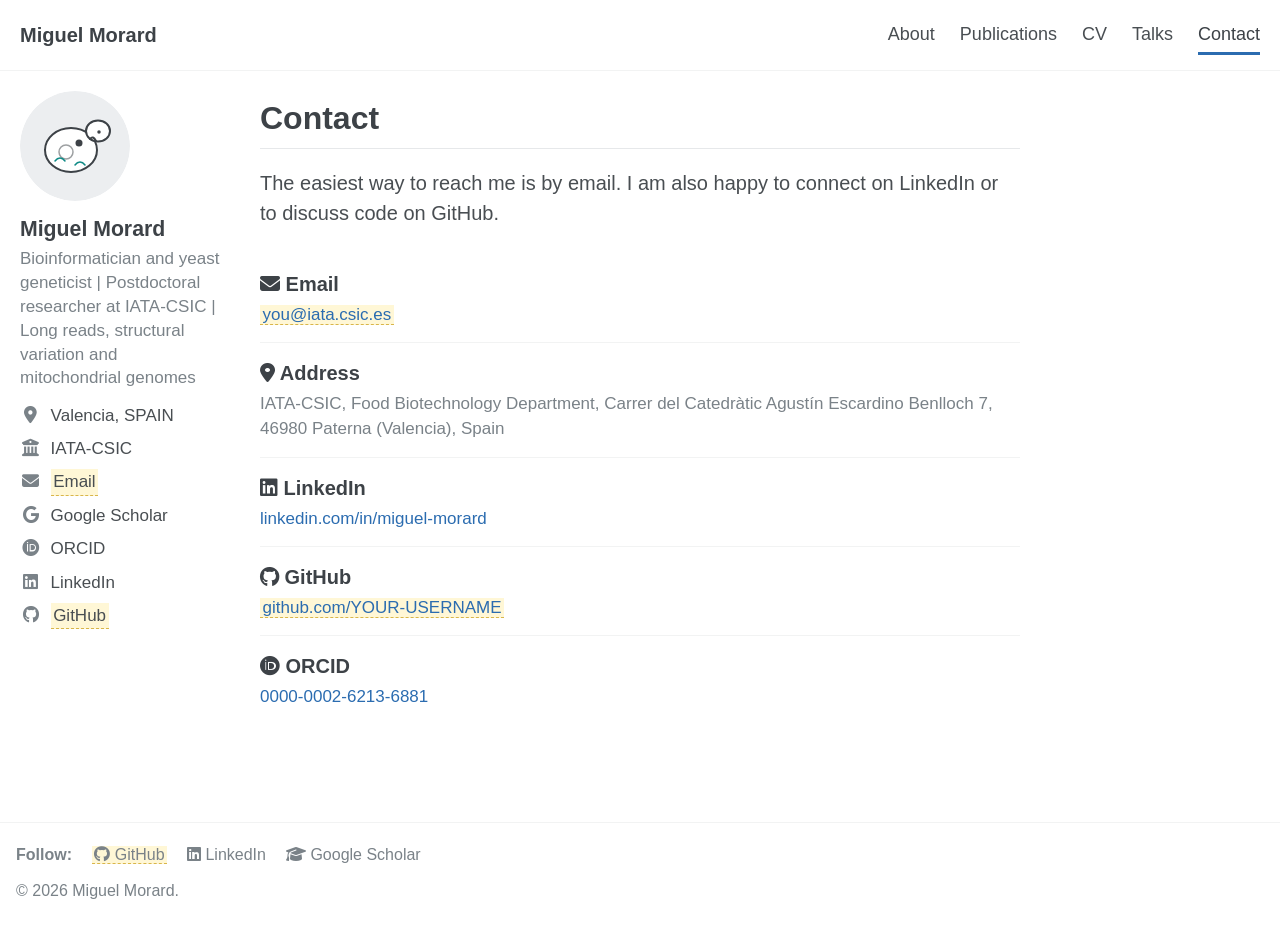
==== contact.html @ 8e150df4 "Add files via upload" ====
<!DOCTYPE html>
<html lang="en">
<head>
  <meta charset="utf-8">
  <meta name="viewport" content="width=device-width, initial-scale=1">
  <title>Contact - Miguel Morard</title>
  <meta name="description" content="Contact Miguel Morard">
  <meta property="og:title" content="Contact">
  <meta property="og:description" content="Contact Miguel Morard">
  <meta property="og:site_name" content="Miguel Morard">
  <link rel="icon" href="images/profile.svg">
  <link rel="stylesheet" href="https://cdnjs.cloudflare.com/ajax/libs/font-awesome/6.5.2/css/all.min.css">
  <link rel="stylesheet" href="assets/style.css">
</head>
<body>

<!-- ===== Masthead: site title + navigation. To add a page, add a <li> here on every page. ===== -->
<header class="masthead">
  <div class="masthead-inner">
    <a class="site-title" href="index.html">Miguel Morard</a>
    <button class="nav-toggle" aria-controls="site-nav" aria-expanded="false">
      <span class="bars"><span></span><span></span><span></span></span> Menu
    </button>
    <nav class="site-nav" id="site-nav">
      <ul>
        <li><a href="index.html">About</a></li>
        <li><a href="publications.html">Publications</a></li>
        <li><a href="cv.html">CV</a></li>
        <li><a href="talks.html">Talks</a></li>
        <li><a href="contact.html" aria-current="page">Contact</a></li>
      </ul>
    </nav>
  </div>
</header>

<div class="page">

  <!-- ===== Author sidebar. Edit photo, name, tagline and links here (same block on every page). ===== -->
  <aside class="sidebar">
    <div class="author-profile">
      <div class="author-avatar">
        <!-- Replace images/profile.svg with your photo, e.g. images/profile.jpg (square, ~400x400 px) -->
        <img src="images/profile.svg" alt="Miguel Morard">
      </div>
      <div>
        <h3 class="author-name">Miguel Morard</h3>
        <p class="author-bio">Bioinformatician and yeast geneticist | Postdoctoral researcher at IATA-CSIC | Long reads, structural variation and mitochondrial genomes</p>
      </div>
      <button class="author-follow" aria-controls="author-links" aria-expanded="false">Follow</button>
      <ul class="author-links" id="author-links">
        <li><i class="fa-solid fa-location-dot"></i> Valencia, SPAIN</li>
        <li><i class="fa-solid fa-building-columns"></i> IATA-CSIC</li>
        <li><i class="fa-solid fa-envelope"></i> <a href="mailto:you@iata.csic.es" class="todo">Email</a></li>
        <li><i class="fa-brands fa-google"></i> <a href="https://scholar.google.es/citations?user=_j3v1hMAAAAJ" target="_blank" rel="noopener">Google Scholar</a></li>
        <li><i class="fa-brands fa-orcid"></i> <a href="https://orcid.org/0000-0002-6213-6881" target="_blank" rel="noopener">ORCID</a></li>
        <li><i class="fa-brands fa-linkedin"></i> <a href="https://www.linkedin.com/in/miguel-morard" target="_blank" rel="noopener">LinkedIn</a></li>
        <li><i class="fa-brands fa-github"></i> <a href="https://github.com/YOUR-USERNAME" class="todo" target="_blank" rel="noopener">GitHub</a></li>
        <!-- More examples (uncomment and edit the ones you use):
        <li><i class="fa-brands fa-researchgate"></i> <a href="https://www.researchgate.net/profile/..." target="_blank" rel="noopener">ResearchGate</a></li>
        <li><i class="fa-brands fa-bluesky"></i> <a href="https://bsky.app/profile/..." target="_blank" rel="noopener">Bluesky</a></li>
        <li><i class="fa-brands fa-x-twitter"></i> <a href="https://x.com/..." target="_blank" rel="noopener">X</a></li>
        <li><i class="fa-solid fa-book"></i> <a href="https://pubmed.ncbi.nlm.nih.gov/?term=morard+m" target="_blank" rel="noopener">PubMed</a></li>
        -->
      </ul>
    </div>
  </aside>

  <!-- ===== Page content ===== -->
  <main class="page-content">
    <h1 class="page-title">Contact</h1>

    <p>The easiest way to reach me is by email. I am also happy to connect on LinkedIn or to discuss code on GitHub.</p>

    <ul class="entries">
      <li><span class="entry-title"><i class="fa-solid fa-envelope"></i> Email</span><span class="entry-meta"><a href="mailto:you@iata.csic.es" class="todo">you@iata.csic.es</a></span></li>
      <li><span class="entry-title"><i class="fa-solid fa-location-dot"></i> Address</span><span class="entry-meta">IATA-CSIC, Food Biotechnology Department, Carrer del Catedràtic Agustín Escardino Benlloch 7, 46980 Paterna (Valencia), Spain</span></li>
      <li><span class="entry-title"><i class="fa-brands fa-linkedin"></i> LinkedIn</span><span class="entry-meta"><a href="https://www.linkedin.com/in/miguel-morard" target="_blank" rel="noopener">linkedin.com/in/miguel-morard</a></span></li>
      <li><span class="entry-title"><i class="fa-brands fa-github"></i> GitHub</span><span class="entry-meta"><a href="https://github.com/YOUR-USERNAME" class="todo" target="_blank" rel="noopener">github.com/YOUR-USERNAME</a></span></li>
      <li><span class="entry-title"><i class="fa-brands fa-orcid"></i> ORCID</span><span class="entry-meta"><a href="https://orcid.org/0000-0002-6213-6881" target="_blank" rel="noopener">0000-0002-6213-6881</a></span></li>
    </ul>
  </main>
</div>

<footer class="site-footer">
  <ul class="footer-follow">
    <li>Follow:</li>
    <li><a href="https://github.com/YOUR-USERNAME" class="todo"><i class="fa-brands fa-github"></i> GitHub</a></li>
    <li><a href="https://www.linkedin.com/in/miguel-morard"><i class="fa-brands fa-linkedin"></i> LinkedIn</a></li>
    <li><a href="https://scholar.google.es/citations?user=_j3v1hMAAAAJ"><i class="fa-solid fa-graduation-cap"></i> Google Scholar</a></li>
  </ul>
  <p class="copyright">&copy; 2026 Miguel Morard.</p>
</footer>

<script src="assets/site.js"></script>
</body>
</html>
---- assets/style.css ----
/* ==========================================================================
   Personal academic site — shared styles
   Look: white background, dark-grey text, left author sidebar, top nav.
   Edit the variables below to retune colours in one place.
   ========================================================================== */

:root {
  --text: #494e52;
  --text-light: #7a8288;
  --heading: #3d4247;
  --link: #2b6cb0;
  --link-hover: #1a4d80;
  --rule: #e6e8ea;
  --rule-soft: #f2f3f3;
  --bg: #ffffff;
  --code-bg: #fafafa;
  --font: -apple-system, BlinkMacSystemFont, "Segoe UI", Roboto, "Helvetica Neue", Arial, sans-serif;
  --mono: Monaco, Consolas, "Lucida Console", monospace;
  --sidebar-w: 200px;
  --content-w: 760px;
}

*, *::before, *::after { box-sizing: border-box; }

html { font-size: 16px; }
@media (min-width: 64em) { html { font-size: 18px; } }
@media (min-width: 80em) { html { font-size: 20px; } }

body {
  margin: 0;
  background: var(--bg);
  color: var(--text);
  font-family: var(--font);
  line-height: 1.5;
  -webkit-font-smoothing: antialiased;
}

a { color: var(--link); text-decoration: none; }
a:hover { color: var(--link-hover); text-decoration: underline; }
a:focus-visible { outline: 2px solid var(--link); outline-offset: 2px; }

h1, h2, h3, h4 { color: var(--heading); font-weight: 700; line-height: 1.2; margin: 1.6em 0 0.6em; }
h1 { font-size: 1.6em; }
h2 { font-size: 1.25em; }
h3 { font-size: 1.05em; }
p, ul, ol { margin: 0 0 1.3em; }
strong { color: var(--heading); }
em { font-style: italic; }
hr { border: 0; border-top: 1px solid var(--rule); margin: 2em 0; }
img { max-width: 100%; height: auto; }
blockquote {
  margin: 1.5em 0; padding-left: 1em;
  border-left: 0.25em solid var(--rule);
  color: var(--text-light); font-style: italic;
}

code {
  font-family: var(--mono);
  font-size: 0.8em;
  background: var(--code-bg);
  border: 1px solid var(--rule);
  border-radius: 4px;
  padding: 0.15em 0.4em;
}

/* --------------------------------------------------------------------------
   Masthead (site title + top navigation)
   -------------------------------------------------------------------------- */
.masthead {
  border-bottom: 1px solid var(--rule-soft);
  background: var(--bg);
}
.masthead-inner {
  max-width: 1280px;
  margin: 0 auto;
  padding: 0.75em 1em;
  display: flex;
  align-items: center;
  flex-wrap: wrap;
  gap: 0.5em 1.5em;
}
.site-title {
  font-weight: 700;
  color: var(--heading);
  font-size: 1em;
  margin-right: auto;
}
.site-title:hover { text-decoration: none; color: var(--link); }

.site-nav ul { list-style: none; margin: 0; padding: 0; display: flex; flex-wrap: wrap; gap: 0 1.25em; }
.site-nav a { color: var(--text); font-size: 0.9em; padding: 0.35em 0; display: inline-block; position: relative; }
.site-nav a:hover { color: var(--link); text-decoration: none; }
.site-nav a::after {
  content: ""; position: absolute; left: 0; bottom: 0;
  width: 100%; height: 3px; background: var(--link);
  transform: scaleX(0); transform-origin: left;
  transition: transform 0.2s ease;
}
.site-nav a:hover::after, .site-nav a[aria-current="page"]::after { transform: scaleX(1); }
.site-nav a[aria-current="page"] { color: var(--heading); }

.nav-toggle {
  display: none;
  background: none; border: 0; cursor: pointer;
  padding: 0.4em 0.6em; color: var(--text);
  font: inherit; font-size: 0.9em;
}
.nav-toggle .bars { display: inline-block; width: 1.2em; }
.nav-toggle .bars span { display: block; height: 2px; background: currentColor; margin: 4px 0; }

@media (max-width: 47.99em) {
  .nav-toggle { display: inline-flex; align-items: center; gap: 0.5em; }
  .site-nav { display: none; width: 100%; }
  .site-nav.is-open { display: block; }
  .site-nav ul { flex-direction: column; gap: 0.25em; padding-top: 0.5em; border-top: 1px solid var(--rule-soft); }
  .site-nav a::after { display: none; }
}

/* --------------------------------------------------------------------------
   Page layout: sidebar + main content
   -------------------------------------------------------------------------- */
.page {
  max-width: 1280px;
  margin: 0 auto;
  padding: 1em;
}
@media (min-width: 64em) {
  .page {
    display: grid;
    grid-template-columns: var(--sidebar-w) minmax(0, var(--content-w));
    gap: 2em;
    align-items: start;
  }
}

.sidebar { font-size: 0.85em; }
@media (min-width: 64em) {
  .sidebar { position: sticky; top: 1em; }
}

/* Author profile */
.author-avatar img,
.author-avatar svg {
  width: 110px; height: 110px;
  border-radius: 50%;
  display: block;
}
.author-name { margin: 0.75em 0 0.25em; font-size: 1.25em; font-weight: 700; color: var(--heading); }
.author-bio { margin: 0 0 0.75em; color: var(--text-light); line-height: 1.4; }

.author-follow {
  display: none;
  width: 100%;
  padding: 0.45em 1em;
  margin: 0.5em 0 0.75em;
  background: none; border: 1px solid var(--rule); border-radius: 4px;
  color: var(--text); font: inherit; cursor: pointer;
}
.author-follow:hover { border-color: var(--text-light); }

.author-links { list-style: none; margin: 0; padding: 0; }
.author-links li { margin: 0 0 0.45em; display: flex; align-items: baseline; gap: 0.55em; color: var(--text); }
.author-links i { width: 1.25em; text-align: center; color: var(--text-light); flex: none; }
.author-links a { color: var(--text); }
.author-links a:hover { color: var(--link); }

@media (max-width: 63.99em) {
  .author-profile { display: grid; grid-template-columns: 90px 1fr; column-gap: 1em; align-items: center; }
  .author-avatar img, .author-avatar svg { width: 90px; height: 90px; }
  .author-name { margin-top: 0; }
  .author-follow { display: block; grid-column: 1 / -1; }
  .author-links { display: none; grid-column: 1 / -1; }
  .author-links.is-open { display: block; }
}

/* Main content */
.page-content { min-width: 0; }
.page-title {
  margin-top: 0.25em;
  padding-bottom: 0.35em;
  border-bottom: 1px solid var(--rule);
}
.page-content > .lead { font-size: 1.05em; }
.figure { margin: 1.5em 0; }
.figure img { display: block; border-radius: 4px; }
.figure figcaption { font-size: 0.8em; color: var(--text-light); margin-top: 0.4em; }

/* Tag strip (e.g. "Interests") */
.tags { display: flex; flex-wrap: wrap; gap: 0.4em; margin: 0 0 1.3em; padding: 0; list-style: none; }
.tags li { font-family: var(--mono); font-size: 0.75em; background: var(--code-bg); border: 1px solid var(--rule); border-radius: 4px; padding: 0.2em 0.55em; }

/* Buttons */
.btn {
  display: inline-block;
  padding: 0.5em 1.1em;
  border: 1px solid var(--heading);
  border-radius: 4px;
  color: var(--heading);
  font-size: 0.85em; font-weight: 600;
  text-decoration: none;
}
.btn:hover { background: var(--heading); color: #fff; text-decoration: none; }
.btn-primary { background: var(--heading); color: #fff; }
.btn-primary:hover { background: var(--link); border-color: var(--link); }

/* Lists used on CV / talks / publications */
.entries { list-style: none; margin: 0 0 1.5em; padding: 0; }
.entries li { padding: 0.75em 0; border-bottom: 1px solid var(--rule-soft); }
.entries li:last-child { border-bottom: 0; }
.entry-title { display: block; font-weight: 600; color: var(--heading); }
.entry-meta { display: block; color: var(--text-light); font-size: 0.85em; margin-top: 0.15em; }
.entry-desc { display: block; margin-top: 0.3em; }

.cv-row { display: grid; grid-template-columns: 6.5em 1fr; gap: 1em; padding: 0.6em 0; border-bottom: 1px solid var(--rule-soft); }
.cv-row:last-child { border-bottom: 0; }
.cv-date { color: var(--text-light); font-size: 0.85em; padding-top: 0.15em; }
.cv-main strong { display: block; }
.cv-main span { color: var(--text-light); font-size: 0.9em; }
@media (max-width: 39.99em) { .cv-row { grid-template-columns: 1fr; gap: 0.15em; } }

.pub-year { margin: 1.5em 0 0.25em; color: var(--text-light); font-size: 0.9em; font-weight: 600; }
.pub-note { color: var(--text-light); font-size: 0.8em; }

/* Editable placeholders — remove the class once you have filled them in */
.todo { background: #fff7d6; border-bottom: 1px dashed #d9b64a; padding: 0 0.15em; }

/* --------------------------------------------------------------------------
   Footer
   -------------------------------------------------------------------------- */
.site-footer {
  max-width: 1280px;
  margin: 3em auto 0;
  padding: 1.25em 1em 2em;
  border-top: 1px solid var(--rule-soft);
  color: var(--text-light);
  font-size: 0.8em;
}
.footer-follow { list-style: none; margin: 0 0 0.75em; padding: 0; display: flex; flex-wrap: wrap; gap: 0 1.25em; }
.footer-follow li:first-child { font-weight: 700; }
.footer-follow a { color: var(--text-light); }
.footer-follow a:hover { color: var(--link); }
.site-footer .copyright { margin: 0; }

@media (prefers-reduced-motion: reduce) {
  .site-nav a::after { transition: none; }
}
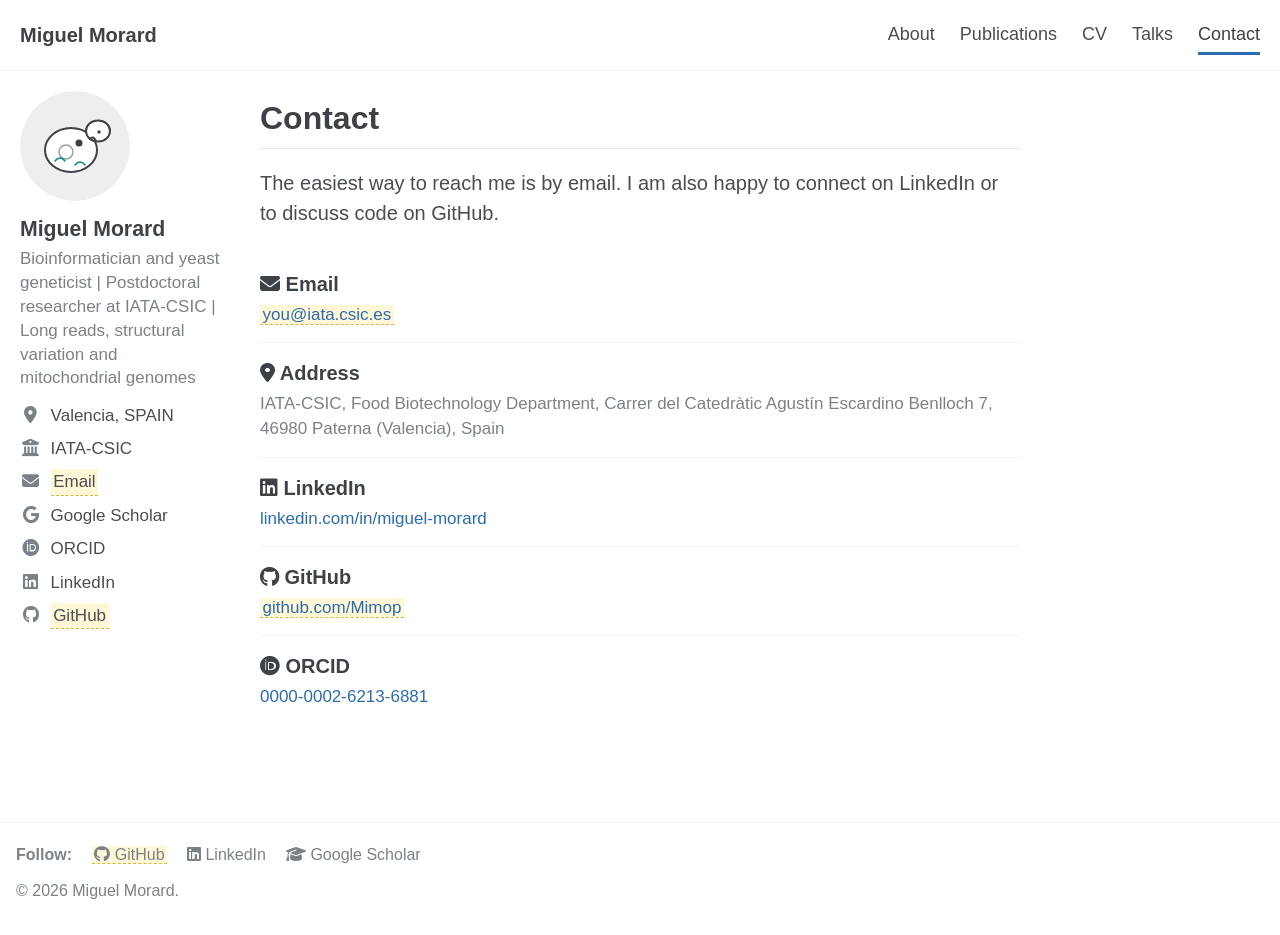
==== commit 7f863407: "Update GitHub links to point to user 'Mimop'" ====
--- a/contact.html
+++ b/contact.html
@@ -54,7 +54,7 @@
         <li><i class="fa-brands fa-google"></i> <a href="https://scholar.google.es/citations?user=_j3v1hMAAAAJ" target="_blank" rel="noopener">Google Scholar</a></li>
         <li><i class="fa-brands fa-orcid"></i> <a href="https://orcid.org/0000-0002-6213-6881" target="_blank" rel="noopener">ORCID</a></li>
         <li><i class="fa-brands fa-linkedin"></i> <a href="https://www.linkedin.com/in/miguel-morard" target="_blank" rel="noopener">LinkedIn</a></li>
-        <li><i class="fa-brands fa-github"></i> <a href="https://github.com/YOUR-USERNAME" class="todo" target="_blank" rel="noopener">GitHub</a></li>
+        <li><i class="fa-brands fa-github"></i> <a href="https://github.com/Mimop" class="todo" target="_blank" rel="noopener">GitHub</a></li>
         <!-- More examples (uncomment and edit the ones you use):
         <li><i class="fa-brands fa-researchgate"></i> <a href="https://www.researchgate.net/profile/..." target="_blank" rel="noopener">ResearchGate</a></li>
         <li><i class="fa-brands fa-bluesky"></i> <a href="https://bsky.app/profile/..." target="_blank" rel="noopener">Bluesky</a></li>
@@ -75,7 +75,7 @@
       <li><span class="entry-title"><i class="fa-solid fa-envelope"></i> Email</span><span class="entry-meta"><a href="mailto:you@iata.csic.es" class="todo">you@iata.csic.es</a></span></li>
       <li><span class="entry-title"><i class="fa-solid fa-location-dot"></i> Address</span><span class="entry-meta">IATA-CSIC, Food Biotechnology Department, Carrer del Catedràtic Agustín Escardino Benlloch 7, 46980 Paterna (Valencia), Spain</span></li>
       <li><span class="entry-title"><i class="fa-brands fa-linkedin"></i> LinkedIn</span><span class="entry-meta"><a href="https://www.linkedin.com/in/miguel-morard" target="_blank" rel="noopener">linkedin.com/in/miguel-morard</a></span></li>
-      <li><span class="entry-title"><i class="fa-brands fa-github"></i> GitHub</span><span class="entry-meta"><a href="https://github.com/YOUR-USERNAME" class="todo" target="_blank" rel="noopener">github.com/YOUR-USERNAME</a></span></li>
+      <li><span class="entry-title"><i class="fa-brands fa-github"></i> GitHub</span><span class="entry-meta"><a href="https://github.com/Mimop" class="todo" target="_blank" rel="noopener">github.com/Mimop</a></span></li>
       <li><span class="entry-title"><i class="fa-brands fa-orcid"></i> ORCID</span><span class="entry-meta"><a href="https://orcid.org/0000-0002-6213-6881" target="_blank" rel="noopener">0000-0002-6213-6881</a></span></li>
     </ul>
   </main>
@@ -84,7 +84,7 @@
 <footer class="site-footer">
   <ul class="footer-follow">
     <li>Follow:</li>
-    <li><a href="https://github.com/YOUR-USERNAME" class="todo"><i class="fa-brands fa-github"></i> GitHub</a></li>
+    <li><a href="https://github.com/Mimop" class="todo"><i class="fa-brands fa-github"></i> GitHub</a></li>
     <li><a href="https://www.linkedin.com/in/miguel-morard"><i class="fa-brands fa-linkedin"></i> LinkedIn</a></li>
     <li><a href="https://scholar.google.es/citations?user=_j3v1hMAAAAJ"><i class="fa-solid fa-graduation-cap"></i> Google Scholar</a></li>
   </ul>
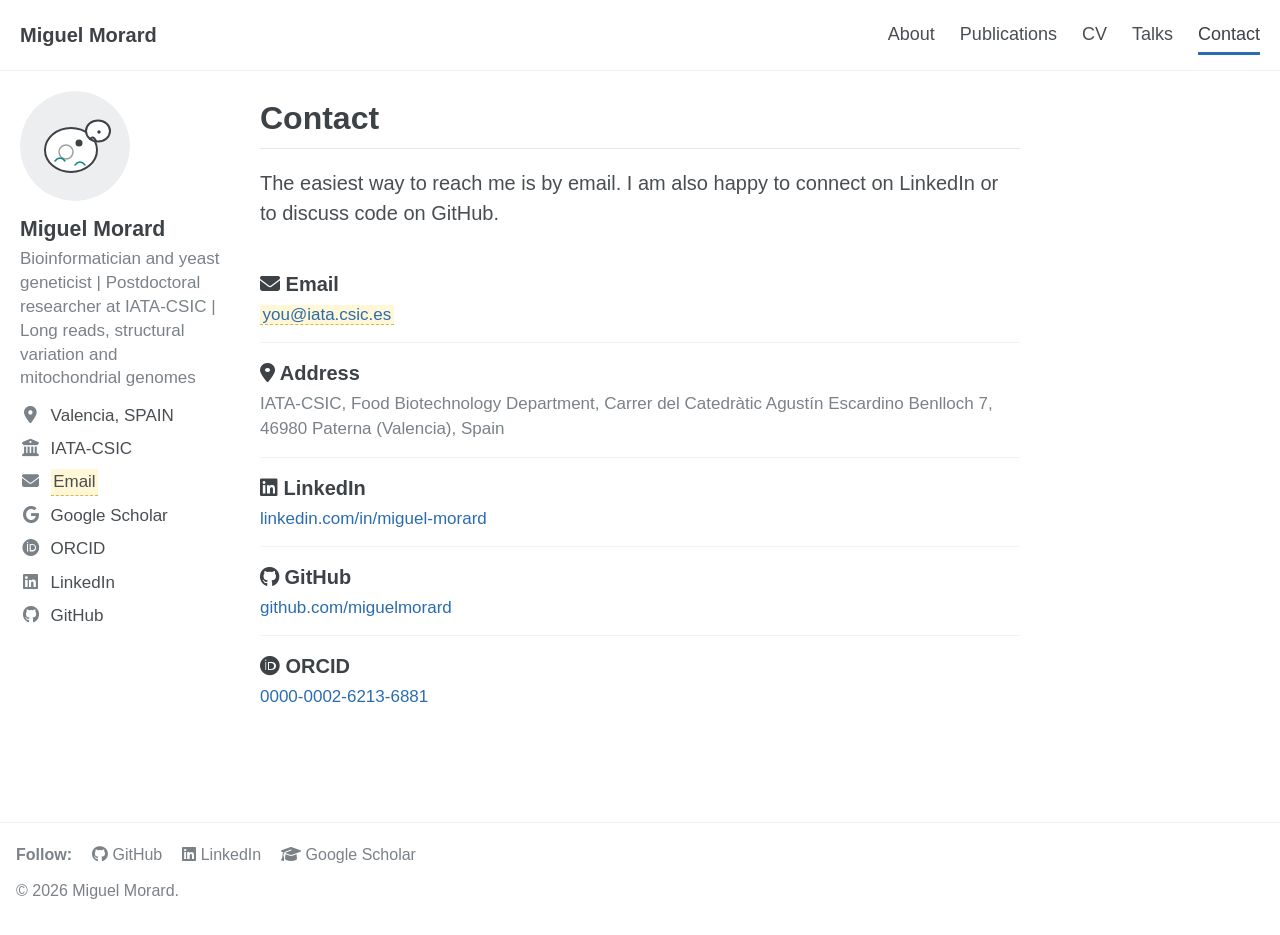
==== commit 97a0a756: "Add files via upload" ====
--- a/contact.html
+++ b/contact.html
@@ -54,7 +54,7 @@
         <li><i class="fa-brands fa-google"></i> <a href="https://scholar.google.es/citations?user=_j3v1hMAAAAJ" target="_blank" rel="noopener">Google Scholar</a></li>
         <li><i class="fa-brands fa-orcid"></i> <a href="https://orcid.org/0000-0002-6213-6881" target="_blank" rel="noopener">ORCID</a></li>
         <li><i class="fa-brands fa-linkedin"></i> <a href="https://www.linkedin.com/in/miguel-morard" target="_blank" rel="noopener">LinkedIn</a></li>
-        <li><i class="fa-brands fa-github"></i> <a href="https://github.com/Mimop" class="todo" target="_blank" rel="noopener">GitHub</a></li>
+        <li><i class="fa-brands fa-github"></i> <a href="https://github.com/miguelmorard" target="_blank" rel="noopener">GitHub</a></li>
         <!-- More examples (uncomment and edit the ones you use):
         <li><i class="fa-brands fa-researchgate"></i> <a href="https://www.researchgate.net/profile/..." target="_blank" rel="noopener">ResearchGate</a></li>
         <li><i class="fa-brands fa-bluesky"></i> <a href="https://bsky.app/profile/..." target="_blank" rel="noopener">Bluesky</a></li>
@@ -75,7 +75,7 @@
       <li><span class="entry-title"><i class="fa-solid fa-envelope"></i> Email</span><span class="entry-meta"><a href="mailto:you@iata.csic.es" class="todo">you@iata.csic.es</a></span></li>
       <li><span class="entry-title"><i class="fa-solid fa-location-dot"></i> Address</span><span class="entry-meta">IATA-CSIC, Food Biotechnology Department, Carrer del Catedràtic Agustín Escardino Benlloch 7, 46980 Paterna (Valencia), Spain</span></li>
       <li><span class="entry-title"><i class="fa-brands fa-linkedin"></i> LinkedIn</span><span class="entry-meta"><a href="https://www.linkedin.com/in/miguel-morard" target="_blank" rel="noopener">linkedin.com/in/miguel-morard</a></span></li>
-      <li><span class="entry-title"><i class="fa-brands fa-github"></i> GitHub</span><span class="entry-meta"><a href="https://github.com/Mimop" class="todo" target="_blank" rel="noopener">github.com/Mimop</a></span></li>
+      <li><span class="entry-title"><i class="fa-brands fa-github"></i> GitHub</span><span class="entry-meta"><a href="https://github.com/miguelmorard" target="_blank" rel="noopener">github.com/miguelmorard</a></span></li>
       <li><span class="entry-title"><i class="fa-brands fa-orcid"></i> ORCID</span><span class="entry-meta"><a href="https://orcid.org/0000-0002-6213-6881" target="_blank" rel="noopener">0000-0002-6213-6881</a></span></li>
     </ul>
   </main>
@@ -84,7 +84,7 @@
 <footer class="site-footer">
   <ul class="footer-follow">
     <li>Follow:</li>
-    <li><a href="https://github.com/Mimop" class="todo"><i class="fa-brands fa-github"></i> GitHub</a></li>
+    <li><a href="https://github.com/miguelmorard"><i class="fa-brands fa-github"></i> GitHub</a></li>
     <li><a href="https://www.linkedin.com/in/miguel-morard"><i class="fa-brands fa-linkedin"></i> LinkedIn</a></li>
     <li><a href="https://scholar.google.es/citations?user=_j3v1hMAAAAJ"><i class="fa-solid fa-graduation-cap"></i> Google Scholar</a></li>
   </ul>
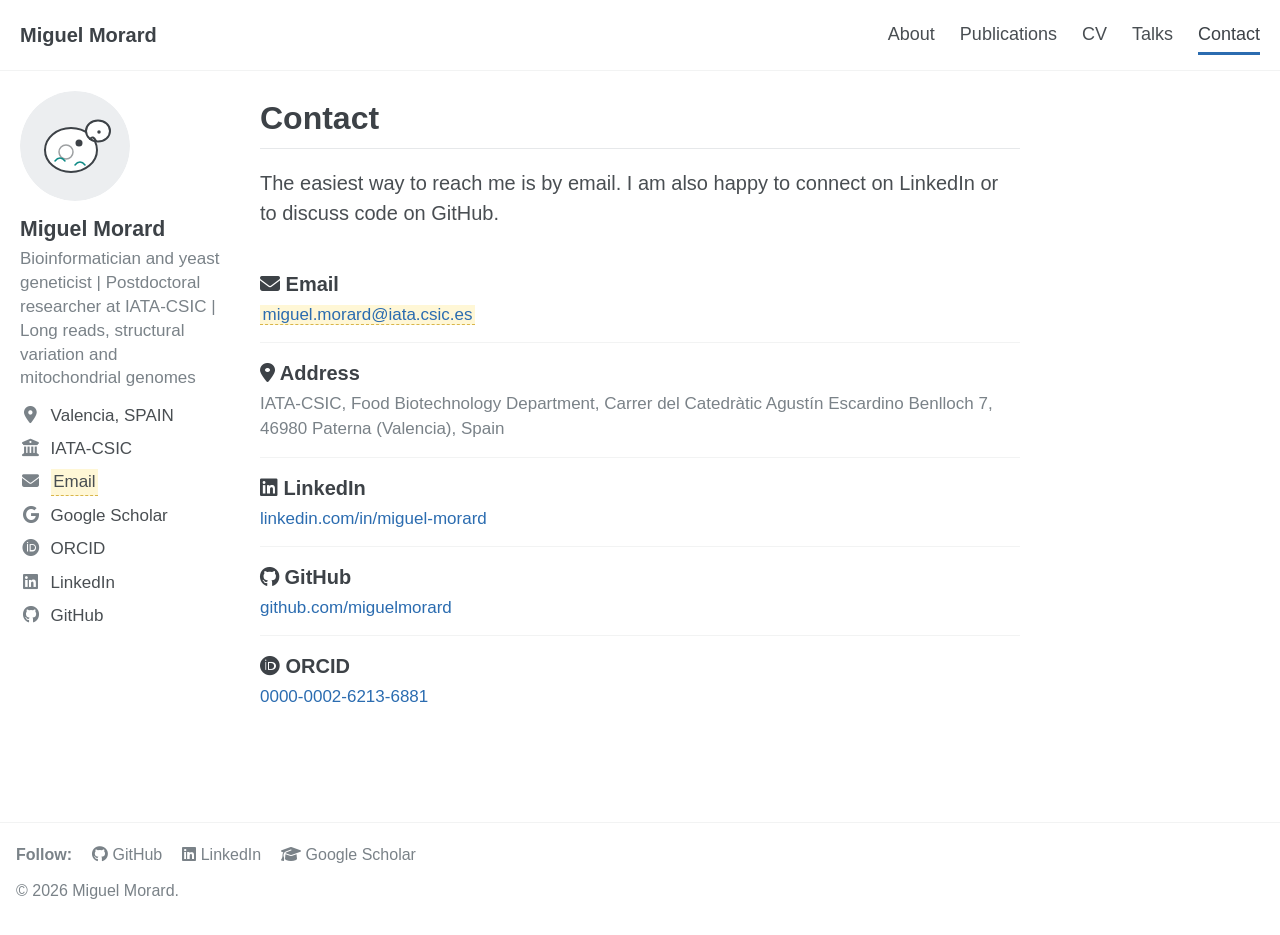
==== commit 33c25880: "Update email address in contact.html" ====
--- a/contact.html
+++ b/contact.html
@@ -50,7 +50,7 @@
       <ul class="author-links" id="author-links">
         <li><i class="fa-solid fa-location-dot"></i> Valencia, SPAIN</li>
         <li><i class="fa-solid fa-building-columns"></i> IATA-CSIC</li>
-        <li><i class="fa-solid fa-envelope"></i> <a href="mailto:you@iata.csic.es" class="todo">Email</a></li>
+        <li><i class="fa-solid fa-envelope"></i> <a href="mailto:miguel.morard@iata.csic.es" class="todo">Email</a></li>
         <li><i class="fa-brands fa-google"></i> <a href="https://scholar.google.es/citations?user=_j3v1hMAAAAJ" target="_blank" rel="noopener">Google Scholar</a></li>
         <li><i class="fa-brands fa-orcid"></i> <a href="https://orcid.org/0000-0002-6213-6881" target="_blank" rel="noopener">ORCID</a></li>
         <li><i class="fa-brands fa-linkedin"></i> <a href="https://www.linkedin.com/in/miguel-morard" target="_blank" rel="noopener">LinkedIn</a></li>
@@ -72,7 +72,7 @@
     <p>The easiest way to reach me is by email. I am also happy to connect on LinkedIn or to discuss code on GitHub.</p>
 
     <ul class="entries">
-      <li><span class="entry-title"><i class="fa-solid fa-envelope"></i> Email</span><span class="entry-meta"><a href="mailto:you@iata.csic.es" class="todo">you@iata.csic.es</a></span></li>
+      <li><span class="entry-title"><i class="fa-solid fa-envelope"></i> Email</span><span class="entry-meta"><a href="mailto:miguel.morard@iata.csic.es" class="todo">miguel.morard@iata.csic.es</a></span></li>
       <li><span class="entry-title"><i class="fa-solid fa-location-dot"></i> Address</span><span class="entry-meta">IATA-CSIC, Food Biotechnology Department, Carrer del Catedràtic Agustín Escardino Benlloch 7, 46980 Paterna (Valencia), Spain</span></li>
       <li><span class="entry-title"><i class="fa-brands fa-linkedin"></i> LinkedIn</span><span class="entry-meta"><a href="https://www.linkedin.com/in/miguel-morard" target="_blank" rel="noopener">linkedin.com/in/miguel-morard</a></span></li>
       <li><span class="entry-title"><i class="fa-brands fa-github"></i> GitHub</span><span class="entry-meta"><a href="https://github.com/miguelmorard" target="_blank" rel="noopener">github.com/miguelmorard</a></span></li>
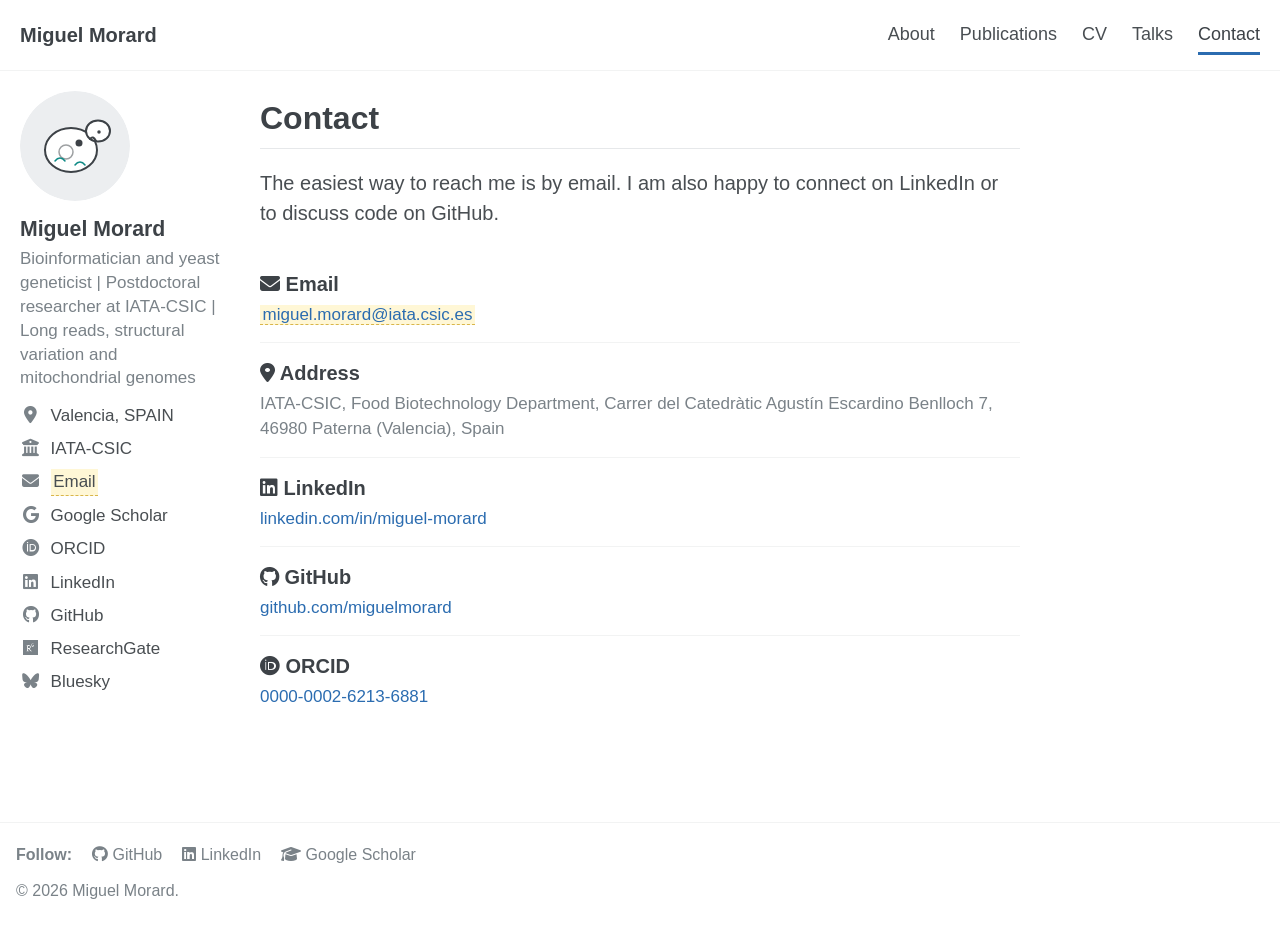
==== commit ef95e555: "Modify social media links in contact.html Updated ResearchGate and Bluesky links with specific profi" ====
--- a/contact.html
+++ b/contact.html
@@ -55,9 +55,9 @@
         <li><i class="fa-brands fa-orcid"></i> <a href="https://orcid.org/0000-0002-6213-6881" target="_blank" rel="noopener">ORCID</a></li>
         <li><i class="fa-brands fa-linkedin"></i> <a href="https://www.linkedin.com/in/miguel-morard" target="_blank" rel="noopener">LinkedIn</a></li>
         <li><i class="fa-brands fa-github"></i> <a href="https://github.com/miguelmorard" target="_blank" rel="noopener">GitHub</a></li>
-        <!-- More examples (uncomment and edit the ones you use):
-        <li><i class="fa-brands fa-researchgate"></i> <a href="https://www.researchgate.net/profile/..." target="_blank" rel="noopener">ResearchGate</a></li>
-        <li><i class="fa-brands fa-bluesky"></i> <a href="https://bsky.app/profile/..." target="_blank" rel="noopener">Bluesky</a></li>
+        <li><i class="fa-brands fa-researchgate"></i> <a href="https://www.researchgate.net/profile/Miguel-Morard/research" target="_blank" rel="noopener">ResearchGate</a></li>
+        <li><i class="fa-brands fa-bluesky"></i> <a href="https://bsky.app/profile/mmorard.bsky.social" target="_blank" rel="noopener">Bluesky</a></li>
+        <!-- More examples (uncomment and edit the ones you use): 
         <li><i class="fa-brands fa-x-twitter"></i> <a href="https://x.com/..." target="_blank" rel="noopener">X</a></li>
         <li><i class="fa-solid fa-book"></i> <a href="https://pubmed.ncbi.nlm.nih.gov/?term=morard+m" target="_blank" rel="noopener">PubMed</a></li>
         -->
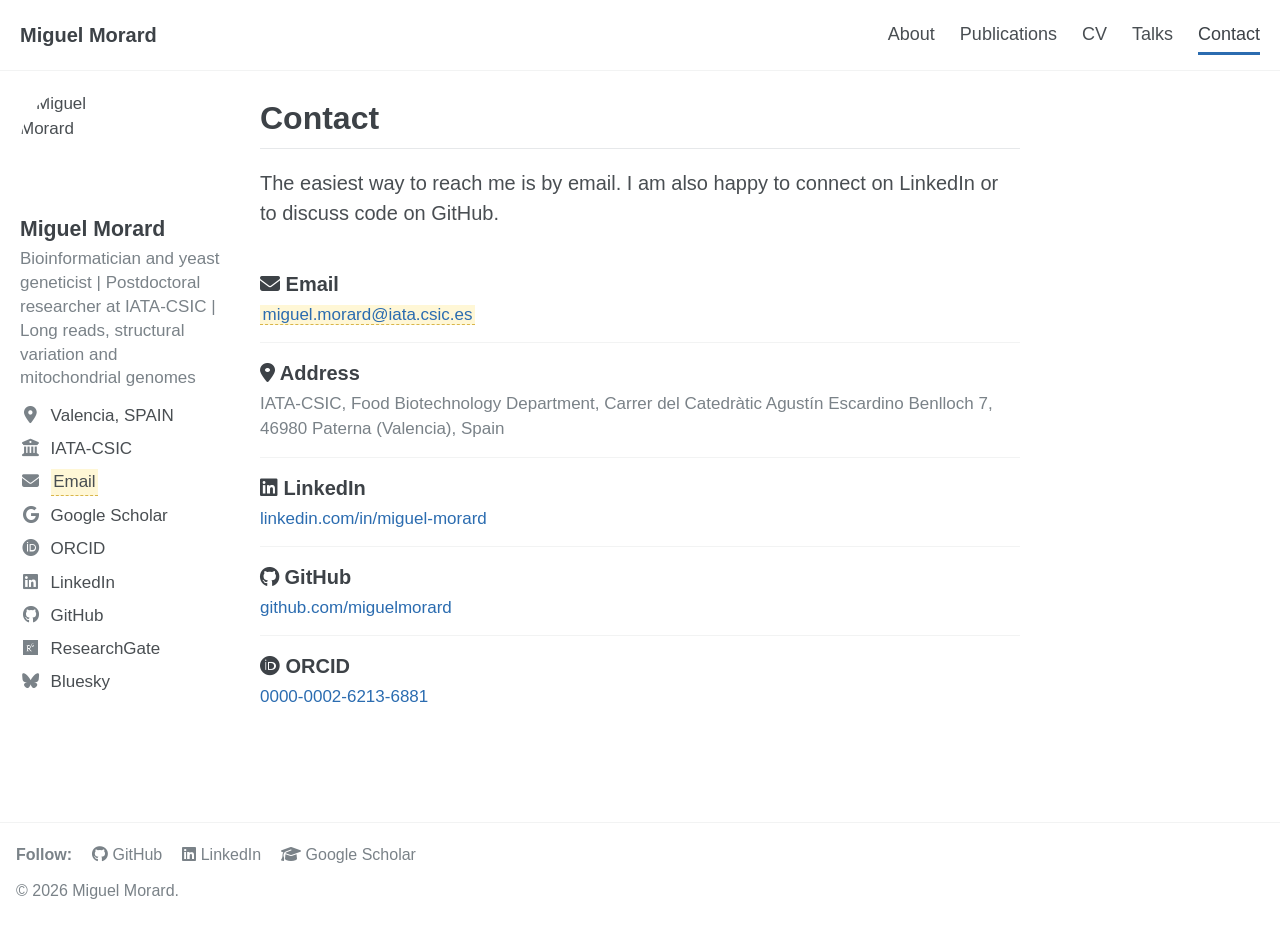
==== commit 19ad0733: "Update author profile image from SVG to PNG" ====
--- a/contact.html
+++ b/contact.html
@@ -40,7 +40,7 @@
     <div class="author-profile">
       <div class="author-avatar">
         <!-- Replace images/profile.svg with your photo, e.g. images/profile.jpg (square, ~400x400 px) -->
-        <img src="images/profile.svg" alt="Miguel Morard">
+        <img src="images/profile.png" alt="Miguel Morard">
       </div>
       <div>
         <h3 class="author-name">Miguel Morard</h3>
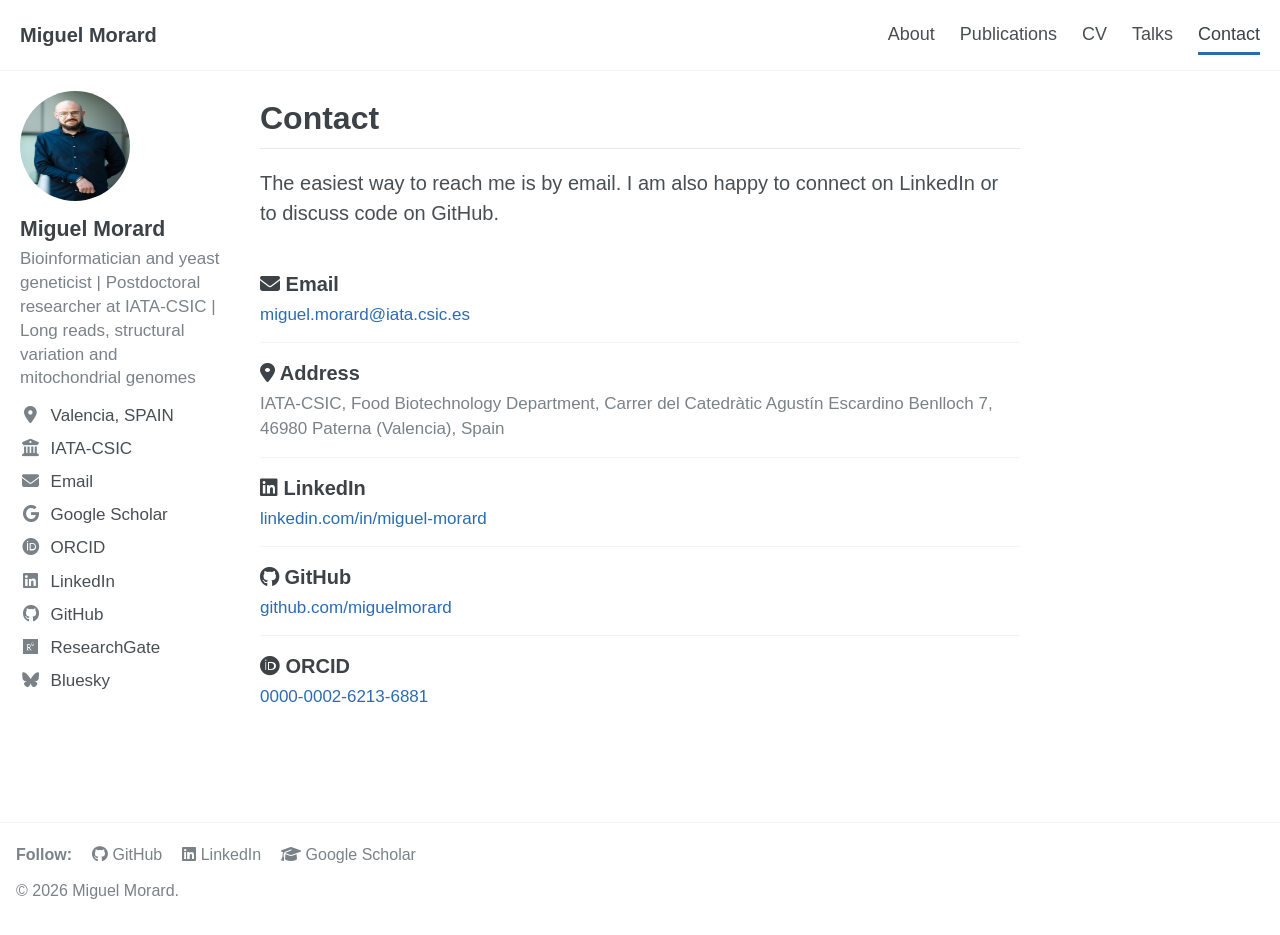
==== commit bff98a06: "Update profile image source in contact.html" ====
--- a/contact.html
+++ b/contact.html
@@ -40,7 +40,7 @@
     <div class="author-profile">
       <div class="author-avatar">
         <!-- Replace images/profile.svg with your photo, e.g. images/profile.jpg (square, ~400x400 px) -->
-        <img src="images/profile.png" alt="Miguel Morard">
+        <img src="images/profile.jpg" alt="Miguel Morard">
       </div>
       <div>
         <h3 class="author-name">Miguel Morard</h3>
--- a/assets/style.css
+++ b/assets/style.css
@@ -221,9 +221,9 @@
 .pub-year { margin: 1.5em 0 0.25em; color: var(--text-light); font-size: 0.9em; font-weight: 600; }
 .pub-note { color: var(--text-light); font-size: 0.8em; }
 
-/* Editable placeholders — remove the class once you have filled them in */
+/* Editable placeholders — remove the class once you have filled them in 
 .todo { background: #fff7d6; border-bottom: 1px dashed #d9b64a; padding: 0 0.15em; }
-
+*/
 /* --------------------------------------------------------------------------
    Footer
    -------------------------------------------------------------------------- */
